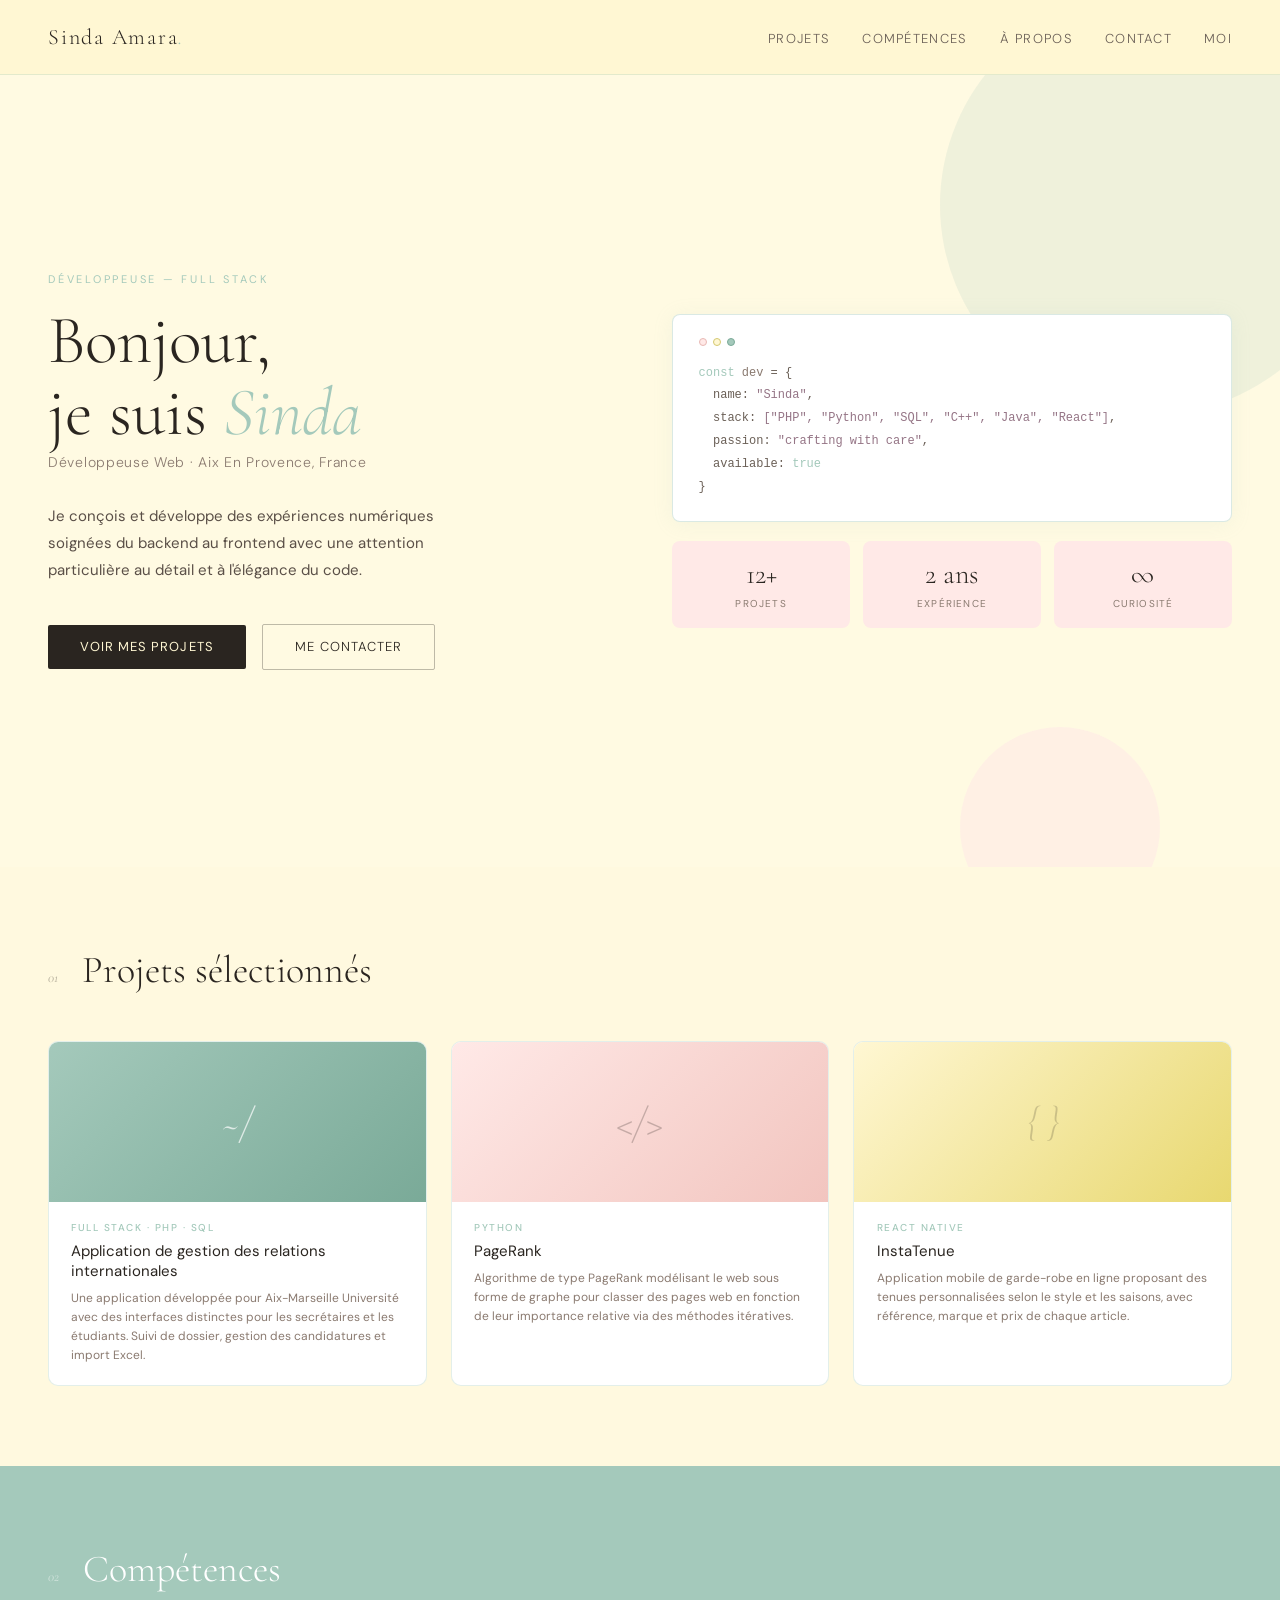
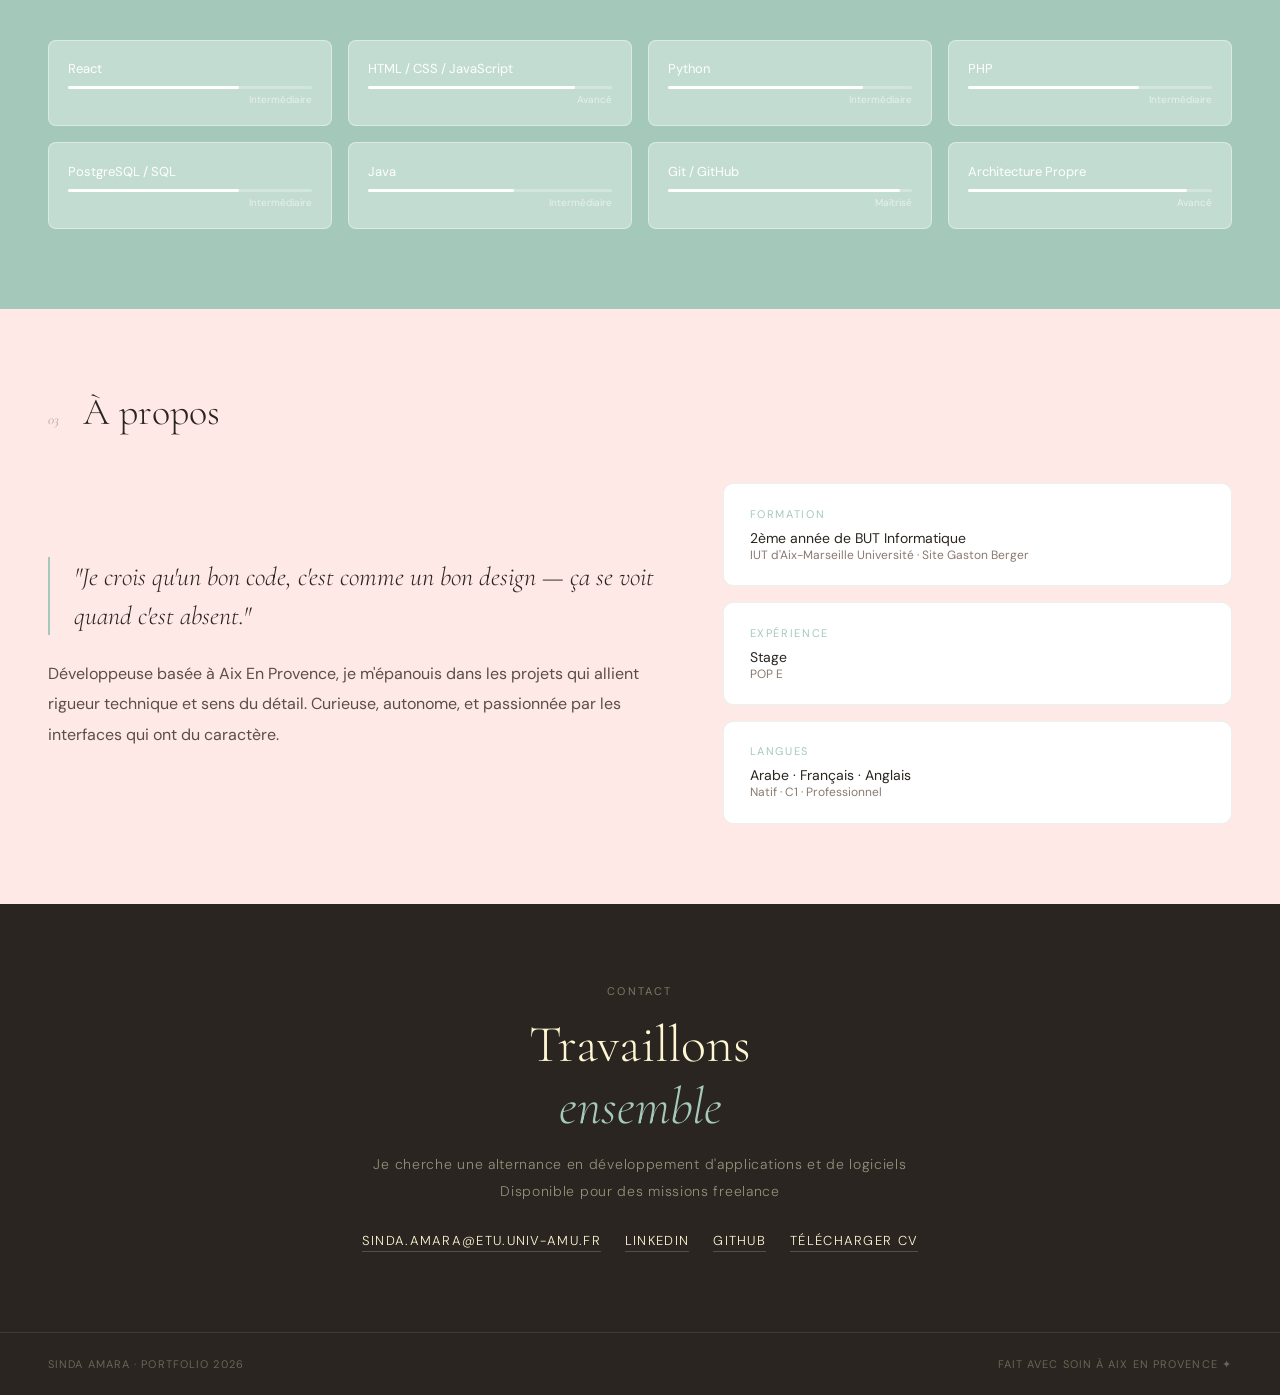
==== index.html @ 784da8a8 "creation de mon portfolio" ====
<!DOCTYPE html>
<html lang="fr">
<head>
  <meta charset="UTF-8" />
  <meta name="viewport" content="width=device-width, initial-scale=1.0" />
  <title>Portfolio — Sinda Amara</title>
  <link href="https://fonts.googleapis.com/css2?family=Cormorant+Garamond:ital,wght@0,300;0,400;1,300;1,400&family=DM+Sans:wght@300;400;500&display=swap" rel="stylesheet" />
  <link rel="stylesheet" href="style.css" />
</head>
<body>

  <!-- NAV -->
  <nav>
    <span class="nav-logo">Sinda Amara<em>.</em></span>
    <ul class="nav-links">
      <li><a href="#projets">Projets</a></li>
      <li><a href="#competences">Compétences</a></li>
      <li><a href="#apropos">À propos</a></li>
      <li><a href="#contact">Contact</a></li>
      <li><a href="moi.html">Moi</a></li>
    </ul>
  </nav>

  <!-- HERO -->
  <section class="hero">
    <div class="hero-text">
      <p class="hero-eyebrow">Développeuse — Full Stack</p>
      <h1 class="hero-name">Bonjour,<br>je suis <em>Sinda</em></h1>
      <p class="hero-title">Développeuse Web · Aix En Provence, France</p>
      <p class="hero-desc">Je conçois et développe des expériences numériques soignées du backend au frontend avec une attention particulière au détail et à l'élégance du code.</p>
      <div class="hero-cta">
        <button class="btn-primary" onclick="document.getElementById('projets').scrollIntoView({behavior:'smooth'})">Voir mes projets</button>
        <button class="btn-ghost" onclick="document.getElementById('contact').scrollIntoView({behavior:'smooth'})">Me contacter</button>
      </div>
    </div>
    <div class="hero-visual">
      <div class="code-card">
        <div class="code-card-header">
          <div class="dot dot-r"></div>
          <div class="dot dot-y"></div>
          <div class="dot dot-g"></div>
        </div>
        <div class="code-line"><span class="kw">const</span> <span class="fn">dev</span> = {</div>
        <div class="code-line">&nbsp;&nbsp;name: <span class="str">"Sinda"</span>,</div>
        <div class="code-line">&nbsp;&nbsp;stack: <span class="str">["PHP", "Python", "SQL", "C++", "Java", "React"]</span>,</div>
        <div class="code-line">&nbsp;&nbsp;passion: <span class="str">"crafting with care"</span>,</div>
        <div class="code-line">&nbsp;&nbsp;available: <span class="kw">true</span></div>
        <div class="code-line">}</div>
      </div>
      <div class="stat-row">
        <div class="stat-card">
          <span class="stat-number">12+</span>
          <span class="stat-label">Projets</span>
        </div>
        <div class="stat-card">
          <span class="stat-number">2 ans</span>
          <span class="stat-label">Expérience</span>
        </div>
        <div class="stat-card">
          <span class="stat-number">∞</span>
          <span class="stat-label">Curiosité</span>
        </div>
      </div>
    </div>
  </section>

  <!-- PROJETS -->
  <section class="section section-cream" id="projets">
    <div class="section-header">
      <span class="section-num">01</span>
      <h2 class="section-title">Projets sélectionnés</h2>
    </div>
    <div class="projects-grid">

      <div class="project-card">
        <div class="project-thumb thumb-1">~/</div>
        <div class="project-info">
          <p class="project-tag">Full Stack · PHP · SQL</p>
          <p class="project-name">Application de gestion des relations internationales</p>
          <p class="project-desc">Une application développée pour Aix-Marseille Université avec des interfaces distinctes pour les secrétaires et les étudiants. Suivi de dossier, gestion des candidatures et import Excel.</p>
        </div>
      </div>

      <div class="project-card">
        <div class="project-thumb thumb-2">&lt;/&gt;</div>
        <div class="project-info">
          <p class="project-tag">Python</p>
          <p class="project-name">PageRank</p>
          <p class="project-desc">Algorithme de type PageRank modélisant le web sous forme de graphe pour classer des pages web en fonction de leur importance relative via des méthodes itératives.</p>
        </div>
      </div>

      <div class="project-card">
        <div class="project-thumb thumb-3">{ }</div>
        <div class="project-info">
          <p class="project-tag">React Native</p>
          <p class="project-name">InstaTenue</p>
          <p class="project-desc">Application mobile de garde-robe en ligne proposant des tenues personnalisées selon le style et les saisons, avec référence, marque et prix de chaque article.</p>
        </div>
      </div>

    </div>
  </section>

  <!-- COMPÉTENCES -->
  <section class="section section-mint" id="competences">
    <div class="section-header">
      <span class="section-num">02</span>
      <h2 class="section-title">Compétences</h2>
    </div>
    <div class="skills-grid">
      <div class="skill-item">
        <p class="skill-name">React</p>
        <div class="skill-bar-bg"><div class="skill-bar" style="width:70%"></div></div>
        <p class="skill-level">Intermédiaire</p>
      </div>
      <div class="skill-item">
        <p class="skill-name">HTML / CSS / JavaScript</p>
        <div class="skill-bar-bg"><div class="skill-bar" style="width:85%"></div></div>
        <p class="skill-level">Avancé</p>
      </div>
      <div class="skill-item">
        <p class="skill-name">Python</p>
        <div class="skill-bar-bg"><div class="skill-bar" style="width:80%"></div></div>
        <p class="skill-level">Intermédiaire</p>
      </div>
      <div class="skill-item">
        <p class="skill-name">PHP</p>
        <div class="skill-bar-bg"><div class="skill-bar" style="width:70%"></div></div>
        <p class="skill-level">Intermédiaire</p>
      </div>
      <div class="skill-item">
        <p class="skill-name">PostgreSQL / SQL</p>
        <div class="skill-bar-bg"><div class="skill-bar" style="width:70%"></div></div>
        <p class="skill-level">Intermédiaire</p>
      </div>
      <div class="skill-item">
        <p class="skill-name">Java</p>
        <div class="skill-bar-bg"><div class="skill-bar" style="width:60%"></div></div>
        <p class="skill-level">Intermédiaire</p>
      </div>
      <div class="skill-item">
        <p class="skill-name">Git / GitHub</p>
        <div class="skill-bar-bg"><div class="skill-bar" style="width:95%"></div></div>
        <p class="skill-level">Maîtrisé</p>
      </div>
      <div class="skill-item">
        <p class="skill-name">Architecture Propre</p>
        <div class="skill-bar-bg"><div class="skill-bar" style="width:90%"></div></div>
        <p class="skill-level">Avancé</p>
      </div>
    </div>
  </section>

  <!-- À PROPOS -->
  <section class="section section-blush" id="apropos">
    <div class="section-header">
      <span class="section-num">03</span>
      <h2 class="section-title">À propos</h2>
    </div>
    <div class="about-grid">
      <div>
        <p class="about-quote">"Je crois qu'un bon code, c'est comme un bon design — ça se voit quand c'est absent."</p>
        <p class="about-text">Développeuse basée à Aix En Provence, je m'épanouis dans les projets qui allient rigueur technique et sens du détail. Curieuse, autonome, et passionnée par les interfaces qui ont du caractère.</p>
      </div>
      <div class="info-cards">
        <div class="info-card">
          <p class="info-card-label">Formation</p>
          <p class="info-card-title">2ème année de BUT Informatique</p>
          <p class="info-card-sub">IUT d'Aix-Marseille Université · Site Gaston Berger</p>
        </div>
        <div class="info-card">
          <p class="info-card-label">Expérience</p>
          <p class="info-card-title">Stage</p>
          <p class="info-card-sub">POP E</p>
        </div>
        <div class="info-card">
          <p class="info-card-label">Langues</p>
          <p class="info-card-title">Arabe · Français · Anglais</p>
          <p class="info-card-sub">Natif · C1 · Professionnel</p>
        </div>
      </div>
    </div>
  </section>

  <!-- CONTACT -->
  <section class="contact-section" id="contact">
    <p class="contact-eyebrow">Contact</p>
    <h2 class="contact-title">Travaillons<br><em>ensemble</em></h2>    
    <p class="contact-sub">Je cherche une alternance en développement d'applications et de logiciels</p>
    <p class="contact-sub">Disponible pour des missions freelance </p>
    <div class="contact-links">
      <a class="contact-link" href="mailto:votre@email.com">sinda.amara@etu.univ-amu.fr</a>
      <a class="contact-link" href="https://www.linkedin.com/in/sinda-amara-1ab328324/" target="_blank">LinkedIn</a>
      <a class="contact-link" href="https://github.com/sindaAmara" target="_blank">GitHub</a>
      <a class="contact-link" href="cv.pdf" target="_blank">Télécharger CV</a>
    </div>
  </section>

  <footer>
    <span>Sinda Amara · Portfolio 2026</span>
    <span>Fait avec soin à Aix En Provence ✦</span>
  </footer>

</body>
</html>
---- style.css ----
* { box-sizing: border-box; margin: 0; padding: 0; }

body {
  font-family: 'DM Sans', sans-serif;
  background: #fffae2;
  color: #2a2520;
}

nav {
  display: flex;
  justify-content: space-between;
  align-items: center;
  padding: 1.5rem 3rem;
  background: #FFF7D3;
  border-bottom: 1px solid rgba(164,201,187,0.3);
  position: sticky;
  top: 0;
  z-index: 10;
}

.nav-logo {
  font-family: 'Cormorant Garamond', serif;
  font-size: 22px;
  font-weight: 300;
  letter-spacing: 0.08em;
  color: #2a2520;
}

.nav-logo em { font-style: italic; color: #A4C9BB; }

.nav-links {
  display: flex;
  gap: 2rem;
  list-style: none;
}

.nav-links a {
  font-size: 13px;
  font-weight: 300;
  letter-spacing: 0.1em;
  text-decoration: none;
  color: #6b6057;
  text-transform: uppercase;
  transition: color 0.2s;
}

.nav-links a:hover { color: #2a2520; }

/* ── HERO ── */
.hero {
  display: grid;
  grid-template-columns: 1fr 1fr;
  min-height: 88vh;
  padding: 0 3rem;
  align-items: center;
  gap: 4rem;
  position: relative;
  overflow: hidden;
}

.hero::before {
  content: '';
  position: absolute;
  right: -80px; top: -80px;
  width: 420px; height: 420px;
  background: #A4C9BB;
  border-radius: 50%;
  opacity: 0.18;
}

.hero::after {
  content: '';
  position: absolute;
  right: 120px; bottom: -60px;
  width: 200px; height: 200px;
  background: #FFE9E7;
  border-radius: 50%;
  opacity: 0.6;
}

.hero-text { position: relative; z-index: 1; }

.hero-eyebrow {
  font-size: 11px;
  letter-spacing: 0.25em;
  text-transform: uppercase;
  color: #A4C9BB;
  margin-bottom: 1.2rem;
  font-weight: 400;
}

.hero-name {
  font-family: 'Cormorant Garamond', serif;
  font-size: 68px;
  font-weight: 300;
  line-height: 1.05;
  color: #2a2520;
  margin-bottom: 0.3rem;
}

.hero-name em { font-style: italic; color: #A4C9BB; }

.hero-title {
  font-size: 14px;
  font-weight: 300;
  color: #8a7a70;
  letter-spacing: 0.05em;
  margin-bottom: 2rem;
}

.hero-desc {
  font-size: 15px;
  line-height: 1.8;
  color: #5a4f47;
  max-width: 400px;
  margin-bottom: 2.5rem;
}

.hero-cta { display: flex; gap: 1rem; align-items: center; }

.btn-primary {
  background: #2a2520;
  color: #FFF7D3;
  border: none;
  padding: 0.85rem 2rem;
  font-family: 'DM Sans', sans-serif;
  font-size: 13px;
  letter-spacing: 0.08em;
  cursor: pointer;
  border-radius: 2px;
  text-transform: uppercase;
  font-weight: 400;
  transition: opacity 0.2s;
}
.btn-primary:hover { opacity: 0.8; }

.btn-ghost {
  background: transparent;
  color: #2a2520;
  border: 1px solid rgba(42,37,32,0.3);
  padding: 0.85rem 2rem;
  font-family: 'DM Sans', sans-serif;
  font-size: 13px;
  letter-spacing: 0.08em;
  cursor: pointer;
  border-radius: 2px;
  text-transform: uppercase;
  font-weight: 300;
  transition: background 0.2s;
}
.btn-ghost:hover { background: rgba(42,37,32,0.05); }

/* ── HERO VISUAL ── */
.hero-visual {
  display: flex;
  flex-direction: column;
  gap: 1.2rem;
  position: relative;
  z-index: 1;
}

.code-card {
  background: #fff;
  border: 1px solid rgba(164,201,187,0.4);
  border-radius: 8px;
  padding: 1.4rem 1.6rem;
  box-shadow: 0 2px 20px rgba(164,201,187,0.12);
}

.code-card-header {
  display: flex;
  align-items: center;
  gap: 6px;
  margin-bottom: 1rem;
}

.dot { width: 8px; height: 8px; border-radius: 50%; }
.dot-r { background: #FFE9E7; border: 1px solid #e8b8b4; }
.dot-y { background: #FFF7D3; border: 1px solid #d4c870; }
.dot-g { background: #A4C9BB; border: 1px solid #7aaa98; }

.code-line {
  font-family: 'Courier New', monospace;
  font-size: 12px;
  line-height: 1.9;
  color: #6b6057;
}
.code-line .kw  { color: #A4C9BB; }
.code-line .str { color: #957586; }
.code-line .fn  { color: #8a7a70; }

.stat-row {
  display: grid;
  grid-template-columns: repeat(3, 1fr);
  gap: 0.8rem;
}

.stat-card {
  background: #FFE9E7;
  border-radius: 8px;
  padding: 1rem;
  text-align: center;
}

.stat-number {
  font-family: 'Cormorant Garamond', serif;
  font-size: 28px;
  font-weight: 300;
  color: #2a2520;
  display: block;
}

.stat-label {
  font-size: 10px;
  text-transform: uppercase;
  letter-spacing: 0.12em;
  color: #8a7a70;
  margin-top: 2px;
}

/* ── SECTIONS ── */
.section { padding: 5rem 3rem; }
.section-cream { background: #fff9df; }
.section-mint  { background: #A4C9BB; }
.section-blush { background: #FFE9E7; }

.section-header {
  display: flex;
  align-items: baseline;
  gap: 1.5rem;
  margin-bottom: 3rem;
}

.section-num {
  font-family: 'Cormorant Garamond', serif;
  font-size: 14px;
  color: rgba(42,37,32,0.35);
  font-style: italic;
}

.section-title {
  font-family: 'Cormorant Garamond', serif;
  font-size: 38px;
  font-weight: 300;
  color: #2a2520;
}

.section-mint .section-title { color: #fff; }
.section-mint .section-num   { color: rgba(255,255,255,0.5); }

/* ── PROJECTS ── */
.projects-grid {
  display: grid;
  grid-template-columns: repeat(3, 1fr);
  gap: 1.5rem;
}

.project-card {
  background: #fff;
  border-radius: 10px;
  overflow: hidden;
  border: 1px solid rgba(164,201,187,0.3);
  transition: transform 0.25s, box-shadow 0.25s;
}
.project-card:hover {
  transform: translateY(-4px);
  box-shadow: 0 8px 30px rgba(164,201,187,0.2);
}

.project-thumb {
  height: 160px;
  display: flex;
  align-items: center;
  justify-content: center;
  font-family: 'Cormorant Garamond', serif;
  font-size: 42px;
  font-weight: 300;
  font-style: italic;
}

.thumb-1 { background: linear-gradient(135deg, #A4C9BB 0%, #7aaa98 100%); color: rgba(255,255,255,0.7); }
.thumb-2 { background: linear-gradient(135deg, #FFE9E7 0%, #f2c5bf 100%); color: rgba(42,37,32,0.25); }
.thumb-3 { background: linear-gradient(135deg, #FFF7D3 0%, #e8d870 100%); color: rgba(42,37,32,0.2); }

.project-info { padding: 1.2rem 1.4rem; }

.project-tag {
  font-size: 10px;
  text-transform: uppercase;
  letter-spacing: 0.15em;
  color: #A4C9BB;
  font-weight: 500;
  margin-bottom: 0.4rem;
}

.project-name {
  font-size: 15px;
  font-weight: 400;
  color: #2a2520;
  margin-bottom: 0.5rem;
}

.project-desc {
  font-size: 12px;
  color: #8a7a70;
  line-height: 1.6;
}

/* ── SKILLS ── */
.skills-grid {
  display: grid;
  grid-template-columns: repeat(4, 1fr);
  gap: 1rem;
}

.skill-item {
  background: rgba(255,255,255,0.35);
  border: 1px solid rgba(255,255,255,0.4);
  border-radius: 8px;
  padding: 1.2rem;
}

.skill-name {
  font-size: 13px;
  font-weight: 400;
  color: #fff;
  margin-bottom: 0.6rem;
}

.skill-bar-bg {
  height: 3px;
  background: rgba(255,255,255,0.25);
  border-radius: 2px;
}

.skill-bar {
  height: 3px;
  background: #fff;
  border-radius: 2px;
}

.skill-level {
  font-size: 10px;
  color: rgba(255,255,255,0.6);
  margin-top: 4px;
  text-align: right;
}

/* ── ABOUT ── */
.about-grid {
  display: grid;
  grid-template-columns: 1.2fr 1fr;
  gap: 4rem;
  align-items: center;
}

.about-quote {
  font-family: 'Cormorant Garamond', serif;
  font-size: 26px;
  font-style: italic;
  font-weight: 300;
  color: #2a2520;
  line-height: 1.5;
  margin-bottom: 1.5rem;
  padding-left: 1.5rem;
  border-left: 2px solid #A4C9BB;
}

.about-text {
  font-size: 16px;
  line-height: 1.9;
  color: #5a4f47;
}

.info-card {
  background: #fff;
  border-radius: 10px;
  padding: 1.4rem 1.6rem;
  border: 1px solid rgba(164,201,187,0.25);
}

.info-card-label {
  font-size: 11px;
  text-transform: uppercase;
  letter-spacing: 0.15em;
  color: #A4C9BB;
  margin-bottom: 0.5rem;
}

.info-card-title {
  font-size: 14px;
  font-weight: 400;
  color: #2a2520;
}

.info-card-sub {
  font-size: 12px;
  color: #8a7a70;
}

/* ── CONTACT ── */
.contact-section {
  padding: 5rem 3rem;
  background: #2a2520;
  text-align: center;
}

.contact-eyebrow {
  font-size: 11px;
  letter-spacing: 0.2em;
  text-transform: uppercase;
  color: rgba(255,247,211,0.4);
  margin-bottom: 1rem;
}

.contact-title {
  font-family: 'Cormorant Garamond', serif;
  font-size: 52px;
  font-weight: 300;
  color: #FFF7D3;
  margin-bottom: 1rem;
  line-height: 1.2;
}

.contact-title em { color: #A4C9BB; font-style: italic; }

.contact-sub {
  color: rgba(255,247,211,0.5);
  font-size: 14px;
  font-weight: 300;
  margin-bottom: 0.6rem;
  letter-spacing: 0.05em;
}

.contact-links {
  display: flex;
  justify-content: center;
  gap: 1.5rem;
  flex-wrap: wrap;
  margin-top: 2rem;
}

.contact-link {
  color: #FFF7D3;
  text-decoration: none;
  font-size: 13px;
  letter-spacing: 0.1em;
  text-transform: uppercase;
  border-bottom: 1px solid rgba(255,247,211,0.2);
  padding-bottom: 2px;
  font-weight: 300;
  transition: border-color 0.2s;
}
.contact-link:hover { border-color: rgba(255,247,211,0.6); }

footer {
  background: #2a2520;
  padding: 1.5rem 3rem;
  display: flex;
  justify-content: space-between;
  align-items: center;
  border-top: 1px solid rgba(255,247,211,0.1);
}

footer span {
  font-size: 11px;
  color: rgba(255,247,211,0.3);
  letter-spacing: 0.1em;
  text-transform: uppercase;
}

/* ── RESPONSIVE ── */
@media (max-width: 900px) {
  .hero, .about-grid {
    grid-template-columns: 1fr;
    padding: 3rem 1.5rem;
    gap: 2rem;
  }
  .hero { min-height: unset; padding-top: 3rem; padding-bottom: 3rem; }
  .hero-name { font-size: 46px; }
  .projects-grid { grid-template-columns: 1fr; }
  .skills-grid { grid-template-columns: repeat(2, 1fr); }
  nav { padding: 1rem 1.5rem; }
  .nav-links { gap: 1rem; }
  .section { padding: 3rem 1.5rem; }
  .contact-title { font-size: 36px; }
  footer { flex-direction: column; gap: 0.5rem; text-align: center; }
}

/* ── INFO CARDS STACK ── */
.info-cards {
  display: flex;
  flex-direction: column;
  gap: 1rem;
}
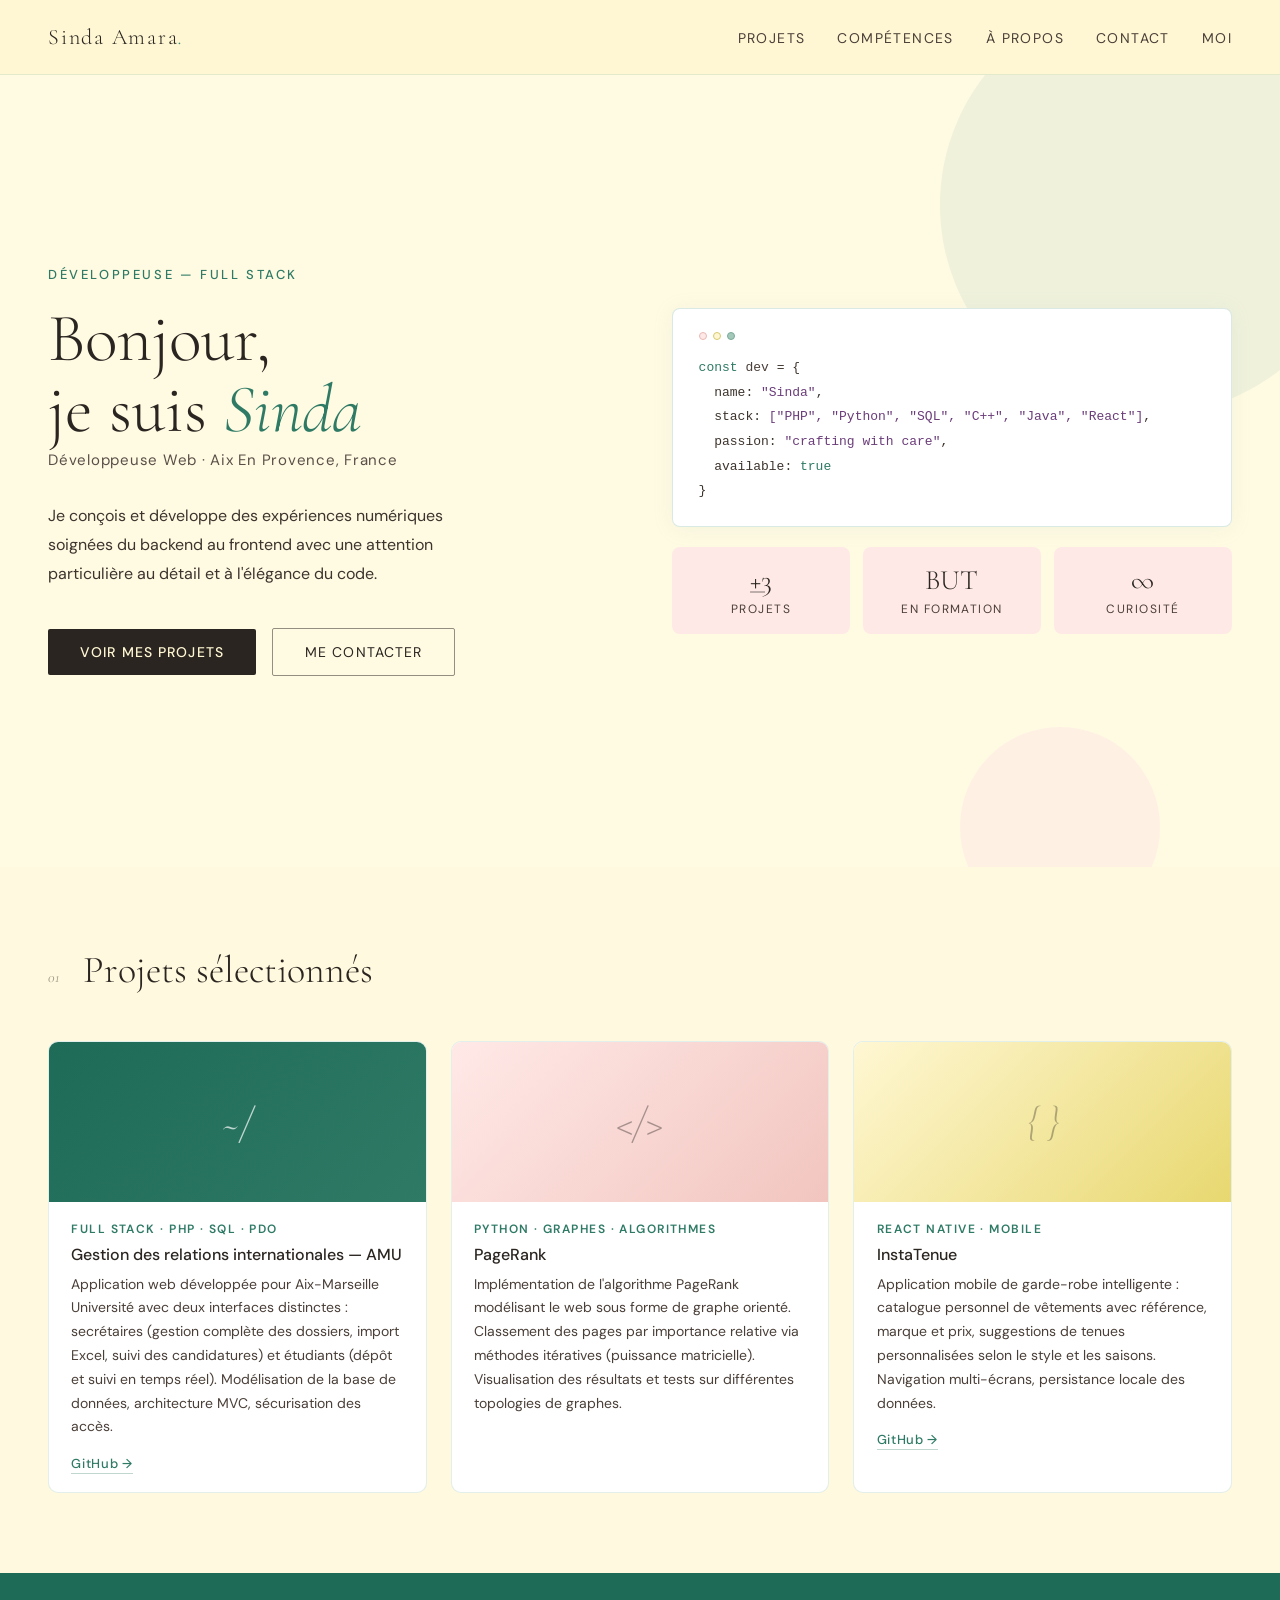
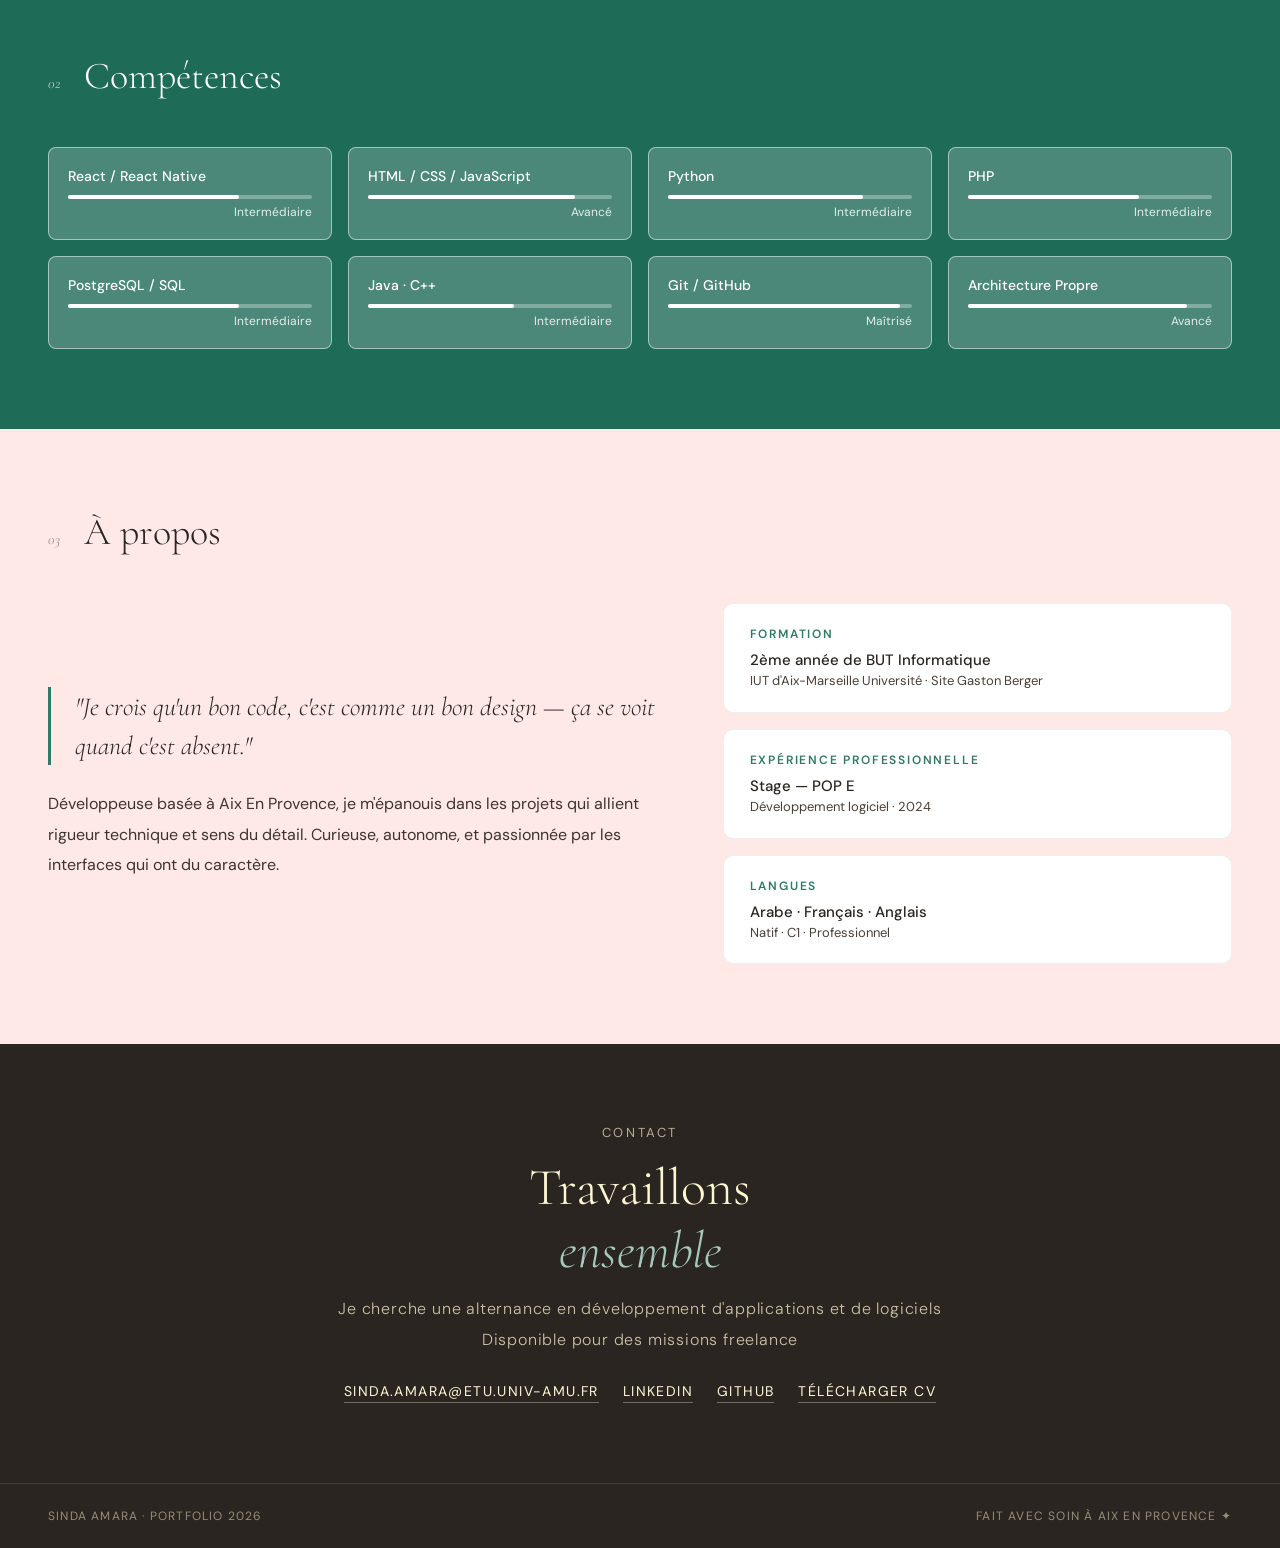
==== commit e59a8cca: "ajout du bon cv" ====
--- a/index.html
+++ b/index.html
@@ -19,6 +19,11 @@
       <li><a href="#contact">Contact</a></li>
       <li><a href="moi.html">Moi</a></li>
     </ul>
+    <button class="burger" id="burger" aria-label="Menu">
+      <span></span>
+      <span></span>
+      <span></span>
+    </button>
   </nav>
 
   <!-- HERO -->
@@ -48,13 +53,15 @@
         <div class="code-line">}</div>
       </div>
       <div class="stat-row">
+        <!-- Lien cliquable vers la section projets -->
+        <a href="#projets" class="stat-card stat-card-link" title="Voir tous les projets">
+          <span class="stat-number">+3</span>
+          <span class="stat-label">Projets</span>
+        </a>
         <div class="stat-card">
-          <span class="stat-number">12+</span>
-          <span class="stat-label">Projets</span>
-        </div>
-        <div class="stat-card">
-          <span class="stat-number">2 ans</span>
-          <span class="stat-label">Expérience</span>
+          <!-- Remplacé "2 ans d'expérience" par quelque chose d'honnête -->
+          <span class="stat-number">BUT</span>
+          <span class="stat-label">En formation</span>
         </div>
         <div class="stat-card">
           <span class="stat-number">∞</span>
@@ -75,30 +82,38 @@
       <div class="project-card">
         <div class="project-thumb thumb-1">~/</div>
         <div class="project-info">
-          <p class="project-tag">Full Stack · PHP · SQL</p>
-          <p class="project-name">Application de gestion des relations internationales</p>
-          <p class="project-desc">Une application développée pour Aix-Marseille Université avec des interfaces distinctes pour les secrétaires et les étudiants. Suivi de dossier, gestion des candidatures et import Excel.</p>
+          <p class="project-tag">Full Stack · PHP · SQL · PDO</p>
+          <p class="project-name">Gestion des relations internationales — AMU</p>
+          <p class="project-desc">Application web développée pour Aix-Marseille Université avec deux interfaces distinctes : secrétaires (gestion complète des dossiers, import Excel, suivi des candidatures) et étudiants (dépôt et suivi en temps réel). Modélisation de la base de données, architecture MVC, sécurisation des accès.</p>
+          <div class="project-links">
+            <a class="project-link" href="https://github.com/adam-KUROPATWA-BUTTE/SAE_GROUPE14_RI" target="_blank">GitHub →</a>
+          </div>
         </div>
       </div>
 
       <div class="project-card">
         <div class="project-thumb thumb-2">&lt;/&gt;</div>
         <div class="project-info">
-          <p class="project-tag">Python</p>
+          <p class="project-tag">Python · Graphes · Algorithmes</p>
           <p class="project-name">PageRank</p>
-          <p class="project-desc">Algorithme de type PageRank modélisant le web sous forme de graphe pour classer des pages web en fonction de leur importance relative via des méthodes itératives.</p>
+          <p class="project-desc">Implémentation de l'algorithme PageRank modélisant le web sous forme de graphe orienté. Classement des pages par importance relative via méthodes itératives (puissance matricielle). Visualisation des résultats et tests sur différentes topologies de graphes.</p>
+         
         </div>
       </div>
 
       <div class="project-card">
         <div class="project-thumb thumb-3">{ }</div>
         <div class="project-info">
-          <p class="project-tag">React Native</p>
+          <p class="project-tag">React Native · Mobile</p>
           <p class="project-name">InstaTenue</p>
-          <p class="project-desc">Application mobile de garde-robe en ligne proposant des tenues personnalisées selon le style et les saisons, avec référence, marque et prix de chaque article.</p>
-        </div>
-      </div>
-
+          <p class="project-desc">Application mobile de garde-robe intelligente : catalogue personnel de vêtements avec référence, marque et prix, suggestions de tenues personnalisées selon le style et les saisons. Navigation multi-écrans, persistance locale des données.</p>
+          <div class="project-links">
+            <a class="project-link" href="https://github.com/sindaAmara/InstaTenue_projet" target="_blank">GitHub →</a>
+          </div>
+        </div>
+      </div>
+
+      
     </div>
   </section>
 
@@ -110,7 +125,7 @@
     </div>
     <div class="skills-grid">
       <div class="skill-item">
-        <p class="skill-name">React</p>
+        <p class="skill-name">React / React Native</p>
         <div class="skill-bar-bg"><div class="skill-bar" style="width:70%"></div></div>
         <p class="skill-level">Intermédiaire</p>
       </div>
@@ -135,7 +150,7 @@
         <p class="skill-level">Intermédiaire</p>
       </div>
       <div class="skill-item">
-        <p class="skill-name">Java</p>
+        <p class="skill-name">Java · C++</p>
         <div class="skill-bar-bg"><div class="skill-bar" style="width:60%"></div></div>
         <p class="skill-level">Intermédiaire</p>
       </div>
@@ -170,9 +185,9 @@
           <p class="info-card-sub">IUT d'Aix-Marseille Université · Site Gaston Berger</p>
         </div>
         <div class="info-card">
-          <p class="info-card-label">Expérience</p>
-          <p class="info-card-title">Stage</p>
-          <p class="info-card-sub">POP E</p>
+          <p class="info-card-label">Expérience professionnelle</p>
+          <p class="info-card-title">Stage — POP E</p>
+          <p class="info-card-sub">Développement logiciel · 2024</p>
         </div>
         <div class="info-card">
           <p class="info-card-label">Langues</p>
@@ -188,9 +203,9 @@
     <p class="contact-eyebrow">Contact</p>
     <h2 class="contact-title">Travaillons<br><em>ensemble</em></h2>    
     <p class="contact-sub">Je cherche une alternance en développement d'applications et de logiciels</p>
-    <p class="contact-sub">Disponible pour des missions freelance </p>
+    <p class="contact-sub">Disponible pour des missions freelance</p>
     <div class="contact-links">
-      <a class="contact-link" href="mailto:votre@email.com">sinda.amara@etu.univ-amu.fr</a>
+      <a class="contact-link" href="mailto:sinda.amara@etu.univ-amu.fr">sinda.amara@etu.univ-amu.fr</a>
       <a class="contact-link" href="https://www.linkedin.com/in/sinda-amara-1ab328324/" target="_blank">LinkedIn</a>
       <a class="contact-link" href="https://github.com/sindaAmara" target="_blank">GitHub</a>
       <a class="contact-link" href="cv.pdf" target="_blank">Télécharger CV</a>
@@ -202,5 +217,20 @@
     <span>Fait avec soin à Aix En Provence ✦</span>
   </footer>
 
+  <script>
+  const burger = document.getElementById('burger');
+  const navLinks = document.querySelector('.nav-links');
+  burger.addEventListener('click', () => {
+    burger.classList.toggle('open');
+    navLinks.classList.toggle('open');
+  });
+  navLinks.querySelectorAll('a').forEach(a => {
+    a.addEventListener('click', () => {
+      burger.classList.remove('open');
+      navLinks.classList.remove('open');
+    });
+  });
+  </script>
+
 </body>
 </html>
--- a/style.css
+++ b/style.css
@@ -26,7 +26,7 @@
   color: #2a2520;
 }
 
-.nav-logo em { font-style: italic; color: #A4C9BB; }
+.nav-logo em { font-style: italic; color: #3a8c76; }
 
 .nav-links {
   display: flex;
@@ -35,11 +35,11 @@
 }
 
 .nav-links a {
-  font-size: 13px;
-  font-weight: 300;
+  font-size: 14px; /* was 13px */
+  font-weight: 400; /* was 300 — better readability */
   letter-spacing: 0.1em;
   text-decoration: none;
-  color: #6b6057;
+  color: #4a3f38; /* was #6b6057 — improved contrast */
   text-transform: uppercase;
   transition: color 0.2s;
 }
@@ -81,37 +81,37 @@
 .hero-text { position: relative; z-index: 1; }
 
 .hero-eyebrow {
-  font-size: 11px;
-  letter-spacing: 0.25em;
-  text-transform: uppercase;
-  color: #A4C9BB;
+  font-size: 13px; /* was 11px */
+  letter-spacing: 0.2em;
+  text-transform: uppercase;
+  color: #2e7a65; /* was #A4C9BB — much better contrast on cream */
   margin-bottom: 1.2rem;
+  font-weight: 500;
+}
+
+.hero-name {
+  font-family: 'Cormorant Garamond', serif;
+  font-size: 68px;
+  font-weight: 300;
+  line-height: 1.05;
+  color: #2a2520;
+  margin-bottom: 0.3rem;
+}
+
+.hero-name em { font-style: italic; color: #2e7a65; } /* was #A4C9BB */
+
+.hero-title {
+  font-size: 15px; /* was 14px */
   font-weight: 400;
-}
-
-.hero-name {
-  font-family: 'Cormorant Garamond', serif;
-  font-size: 68px;
-  font-weight: 300;
-  line-height: 1.05;
-  color: #2a2520;
-  margin-bottom: 0.3rem;
-}
-
-.hero-name em { font-style: italic; color: #A4C9BB; }
-
-.hero-title {
-  font-size: 14px;
-  font-weight: 300;
-  color: #8a7a70;
+  color: #5a4f47; /* was #8a7a70 */
   letter-spacing: 0.05em;
   margin-bottom: 2rem;
 }
 
 .hero-desc {
-  font-size: 15px;
+  font-size: 16px; /* was 15px */
   line-height: 1.8;
-  color: #5a4f47;
+  color: #3d342d; /* was #5a4f47 */
   max-width: 400px;
   margin-bottom: 2.5rem;
 }
@@ -124,12 +124,12 @@
   border: none;
   padding: 0.85rem 2rem;
   font-family: 'DM Sans', sans-serif;
-  font-size: 13px;
+  font-size: 14px; /* was 13px */
   letter-spacing: 0.08em;
   cursor: pointer;
   border-radius: 2px;
   text-transform: uppercase;
-  font-weight: 400;
+  font-weight: 500;
   transition: opacity 0.2s;
 }
 .btn-primary:hover { opacity: 0.8; }
@@ -137,15 +137,15 @@
 .btn-ghost {
   background: transparent;
   color: #2a2520;
-  border: 1px solid rgba(42,37,32,0.3);
+  border: 1px solid rgba(42,37,32,0.5);
   padding: 0.85rem 2rem;
   font-family: 'DM Sans', sans-serif;
-  font-size: 13px;
+  font-size: 14px; /* was 13px */
   letter-spacing: 0.08em;
   cursor: pointer;
   border-radius: 2px;
   text-transform: uppercase;
-  font-weight: 300;
+  font-weight: 400;
   transition: background 0.2s;
 }
 .btn-ghost:hover { background: rgba(42,37,32,0.05); }
@@ -181,13 +181,13 @@
 
 .code-line {
   font-family: 'Courier New', monospace;
-  font-size: 12px;
+  font-size: 13px; /* was 12px */
   line-height: 1.9;
-  color: #6b6057;
-}
-.code-line .kw  { color: #A4C9BB; }
-.code-line .str { color: #957586; }
-.code-line .fn  { color: #8a7a70; }
+  color: #3d342d; /* was #6b6057 — better contrast on white */
+}
+.code-line .kw  { color: #2e7a65; } /* was #A4C9BB — better contrast */
+.code-line .str { color: #6b3d7a; } /* was #957586 — better contrast */
+.code-line .fn  { color: #4a3f38; } /* was #8a7a70 — better contrast */
 
 .stat-row {
   display: grid;
@@ -202,6 +202,18 @@
   text-align: center;
 }
 
+/* Stat card as clickable link */
+.stat-card-link {
+  text-decoration: none;
+  display: block;
+  transition: transform 0.2s, box-shadow 0.2s;
+}
+.stat-card-link:hover {
+  transform: translateY(-2px);
+  box-shadow: 0 4px 16px rgba(42,37,32,0.12);
+}
+.stat-card-link .stat-number { text-decoration: underline; text-decoration-color: rgba(42,37,32,0.3); }
+
 .stat-number {
   font-family: 'Cormorant Garamond', serif;
   font-size: 28px;
@@ -211,18 +223,24 @@
 }
 
 .stat-label {
-  font-size: 10px;
+  font-size: 12px; /* was 10px */
   text-transform: uppercase;
   letter-spacing: 0.12em;
-  color: #8a7a70;
+  color: #4a3f38; /* was #8a7a70 */
   margin-top: 2px;
 }
 
 /* ── SECTIONS ── */
 .section { padding: 5rem 3rem; }
 .section-cream { background: #fff9df; }
-.section-mint  { background: #A4C9BB; }
+.section-mint  { background: #1e6b58; } /* was #A4C9BB — much better contrast for white text */
 .section-blush { background: #FFE9E7; }
+
+/* Fix scroll offset caused by sticky nav */
+.section,
+.contact-section {
+  scroll-margin-top: 72px;
+}
 
 .section-header {
   display: flex;
@@ -233,8 +251,8 @@
 
 .section-num {
   font-family: 'Cormorant Garamond', serif;
-  font-size: 14px;
-  color: rgba(42,37,32,0.35);
+  font-size: 15px; /* was 14px */
+  color: rgba(42,37,32,0.45);
   font-style: italic;
 }
 
@@ -246,7 +264,7 @@
 }
 
 .section-mint .section-title { color: #fff; }
-.section-mint .section-num   { color: rgba(255,255,255,0.5); }
+.section-mint .section-num   { color: rgba(255,255,255,0.65); }
 
 /* ── PROJECTS ── */
 .projects-grid {
@@ -278,33 +296,49 @@
   font-style: italic;
 }
 
-.thumb-1 { background: linear-gradient(135deg, #A4C9BB 0%, #7aaa98 100%); color: rgba(255,255,255,0.7); }
-.thumb-2 { background: linear-gradient(135deg, #FFE9E7 0%, #f2c5bf 100%); color: rgba(42,37,32,0.25); }
-.thumb-3 { background: linear-gradient(135deg, #FFF7D3 0%, #e8d870 100%); color: rgba(42,37,32,0.2); }
+.thumb-1 { background: linear-gradient(135deg, #1e6b58 0%, #2e7a65 100%); color: rgba(255,255,255,0.7); }
+.thumb-2 { background: linear-gradient(135deg, #FFE9E7 0%, #f2c5bf 100%); color: rgba(42,37,32,0.4); }
+.thumb-3 { background: linear-gradient(135deg, #FFF7D3 0%, #e8d870 100%); color: rgba(42,37,32,0.35); }
 
 .project-info { padding: 1.2rem 1.4rem; }
 
 .project-tag {
-  font-size: 10px;
-  text-transform: uppercase;
-  letter-spacing: 0.15em;
-  color: #A4C9BB;
+  font-size: 12px; /* was 10px */
+  text-transform: uppercase;
+  letter-spacing: 0.12em;
+  color: #2e7a65; /* was #A4C9BB — better contrast on white */
+  font-weight: 600;
+  margin-bottom: 0.4rem;
+}
+
+.project-name {
+  font-size: 16px; /* was 15px */
   font-weight: 500;
-  margin-bottom: 0.4rem;
-}
-
-.project-name {
-  font-size: 15px;
-  font-weight: 400;
   color: #2a2520;
   margin-bottom: 0.5rem;
 }
 
 .project-desc {
-  font-size: 12px;
-  color: #8a7a70;
-  line-height: 1.6;
-}
+  font-size: 14px; /* was 12px */
+  color: #4a3f38; /* was #8a7a70 — better contrast */
+  line-height: 1.7;
+}
+
+.project-links {
+  margin-top: 0.8rem;
+}
+
+.project-link {
+  font-size: 13px;
+  color: #2e7a65;
+  text-decoration: none;
+  font-weight: 500;
+  letter-spacing: 0.05em;
+  border-bottom: 1px solid rgba(46,122,101,0.3);
+  padding-bottom: 1px;
+  transition: border-color 0.2s;
+}
+.project-link:hover { border-color: #2e7a65; }
 
 /* ── SKILLS ── */
 .skills-grid {
@@ -314,35 +348,35 @@
 }
 
 .skill-item {
-  background: rgba(255,255,255,0.35);
-  border: 1px solid rgba(255,255,255,0.4);
+  background: rgba(255,255,255,0.2);
+  border: 1px solid rgba(255,255,255,0.5);
   border-radius: 8px;
   padding: 1.2rem;
 }
 
 .skill-name {
-  font-size: 13px;
-  font-weight: 400;
+  font-size: 14px; /* was 13px */
+  font-weight: 500;
   color: #fff;
   margin-bottom: 0.6rem;
 }
 
 .skill-bar-bg {
-  height: 3px;
-  background: rgba(255,255,255,0.25);
+  height: 4px; /* was 3px */
+  background: rgba(255,255,255,0.3);
   border-radius: 2px;
 }
 
 .skill-bar {
-  height: 3px;
+  height: 4px; /* was 3px */
   background: #fff;
   border-radius: 2px;
 }
 
 .skill-level {
-  font-size: 10px;
-  color: rgba(255,255,255,0.6);
-  margin-top: 4px;
+  font-size: 12px; /* was 10px */
+  color: rgba(255,255,255,0.85); /* was 0.6 — better contrast */
+  margin-top: 5px;
   text-align: right;
 }
 
@@ -363,13 +397,13 @@
   line-height: 1.5;
   margin-bottom: 1.5rem;
   padding-left: 1.5rem;
-  border-left: 2px solid #A4C9BB;
+  border-left: 3px solid #2e7a65;
 }
 
 .about-text {
   font-size: 16px;
   line-height: 1.9;
-  color: #5a4f47;
+  color: #3d342d; /* was #5a4f47 */
 }
 
 .info-card {
@@ -380,22 +414,24 @@
 }
 
 .info-card-label {
-  font-size: 11px;
+  font-size: 12px; /* was 11px */
   text-transform: uppercase;
   letter-spacing: 0.15em;
-  color: #A4C9BB;
+  color: #2e7a65; /* was #A4C9BB */
   margin-bottom: 0.5rem;
+  font-weight: 600;
 }
 
 .info-card-title {
-  font-size: 14px;
-  font-weight: 400;
+  font-size: 15px; /* was 14px */
+  font-weight: 500;
   color: #2a2520;
 }
 
 .info-card-sub {
-  font-size: 12px;
-  color: #8a7a70;
+  font-size: 13px; /* was 12px */
+  color: #4a3f38; /* was #8a7a70 */
+  margin-top: 2px;
 }
 
 /* ── CONTACT ── */
@@ -406,10 +442,10 @@
 }
 
 .contact-eyebrow {
-  font-size: 11px;
+  font-size: 13px; /* was 11px */
   letter-spacing: 0.2em;
   text-transform: uppercase;
-  color: rgba(255,247,211,0.4);
+  color: rgba(255,247,211,0.65); /* was 0.4 */
   margin-bottom: 1rem;
 }
 
@@ -425,8 +461,8 @@
 .contact-title em { color: #A4C9BB; font-style: italic; }
 
 .contact-sub {
-  color: rgba(255,247,211,0.5);
-  font-size: 14px;
+  color: rgba(255,247,211,0.75); /* was 0.5 — better readability */
+  font-size: 16px; /* was 14px */
   font-weight: 300;
   margin-bottom: 0.6rem;
   letter-spacing: 0.05em;
@@ -443,15 +479,15 @@
 .contact-link {
   color: #FFF7D3;
   text-decoration: none;
-  font-size: 13px;
+  font-size: 14px; /* was 13px */
   letter-spacing: 0.1em;
   text-transform: uppercase;
-  border-bottom: 1px solid rgba(255,247,211,0.2);
+  border-bottom: 1px solid rgba(255,247,211,0.35);
   padding-bottom: 2px;
-  font-weight: 300;
+  font-weight: 400;
   transition: border-color 0.2s;
 }
-.contact-link:hover { border-color: rgba(255,247,211,0.6); }
+.contact-link:hover { border-color: rgba(255,247,211,0.8); }
 
 footer {
   background: #2a2520;
@@ -463,8 +499,8 @@
 }
 
 footer span {
-  font-size: 11px;
-  color: rgba(255,247,211,0.3);
+  font-size: 12px; /* was 11px */
+  color: rgba(255,247,211,0.5); /* was 0.3 */
   letter-spacing: 0.1em;
   text-transform: uppercase;
 }
@@ -492,4 +528,61 @@
   display: flex;
   flex-direction: column;
   gap: 1rem;
+}
+
+/* ── BURGER ── */
+.burger {
+  display: none;
+  flex-direction: column;
+  justify-content: center;
+  gap: 5px;
+  background: none;
+  border: none;
+  cursor: pointer;
+  padding: 4px;
+  z-index: 20;
+}
+
+.burger span {
+  display: block;
+  width: 22px;
+  height: 1.5px;
+  background: #2a2520;
+  border-radius: 2px;
+  transition: transform 0.3s, opacity 0.3s;
+  transform-origin: center;
+}
+
+.burger.open span:nth-child(1) { transform: translateY(6.5px) rotate(45deg); }
+.burger.open span:nth-child(2) { opacity: 0; transform: scaleX(0); }
+.burger.open span:nth-child(3) { transform: translateY(-6.5px) rotate(-45deg); }
+
+@media (max-width: 900px) {
+  .burger { display: flex; }
+
+  .nav-links {
+    position: fixed;
+    top: 0; right: 0;
+    width: 100vw;
+    height: 100vh;
+    background: #FFF7D3;
+    flex-direction: column;
+    justify-content: center;
+    align-items: center;
+    gap: 2.5rem;
+    opacity: 0;
+    pointer-events: none;
+    transition: opacity 0.3s;
+    z-index: 15;
+  }
+
+  .nav-links.open {
+    opacity: 1;
+    pointer-events: all;
+  }
+
+  .nav-links a {
+    font-size: 20px;
+    letter-spacing: 0.15em;
+  }
 }
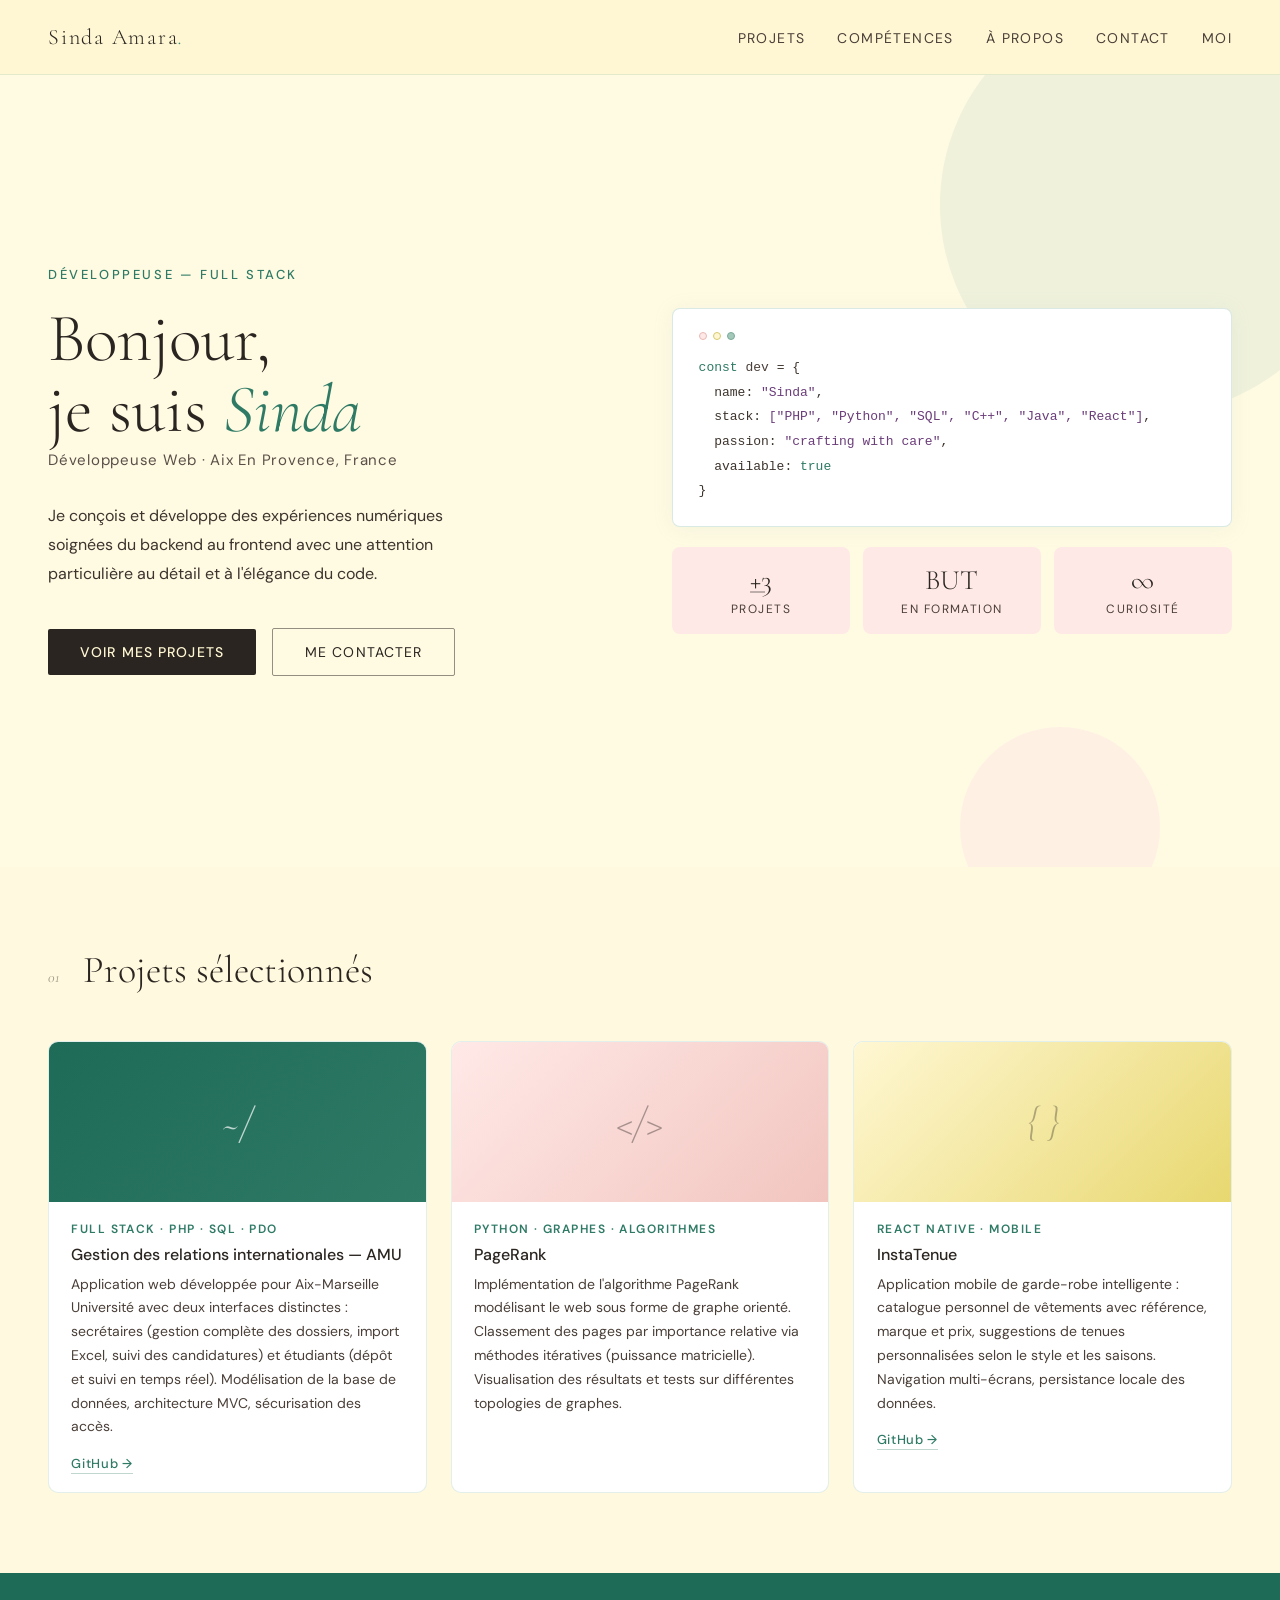
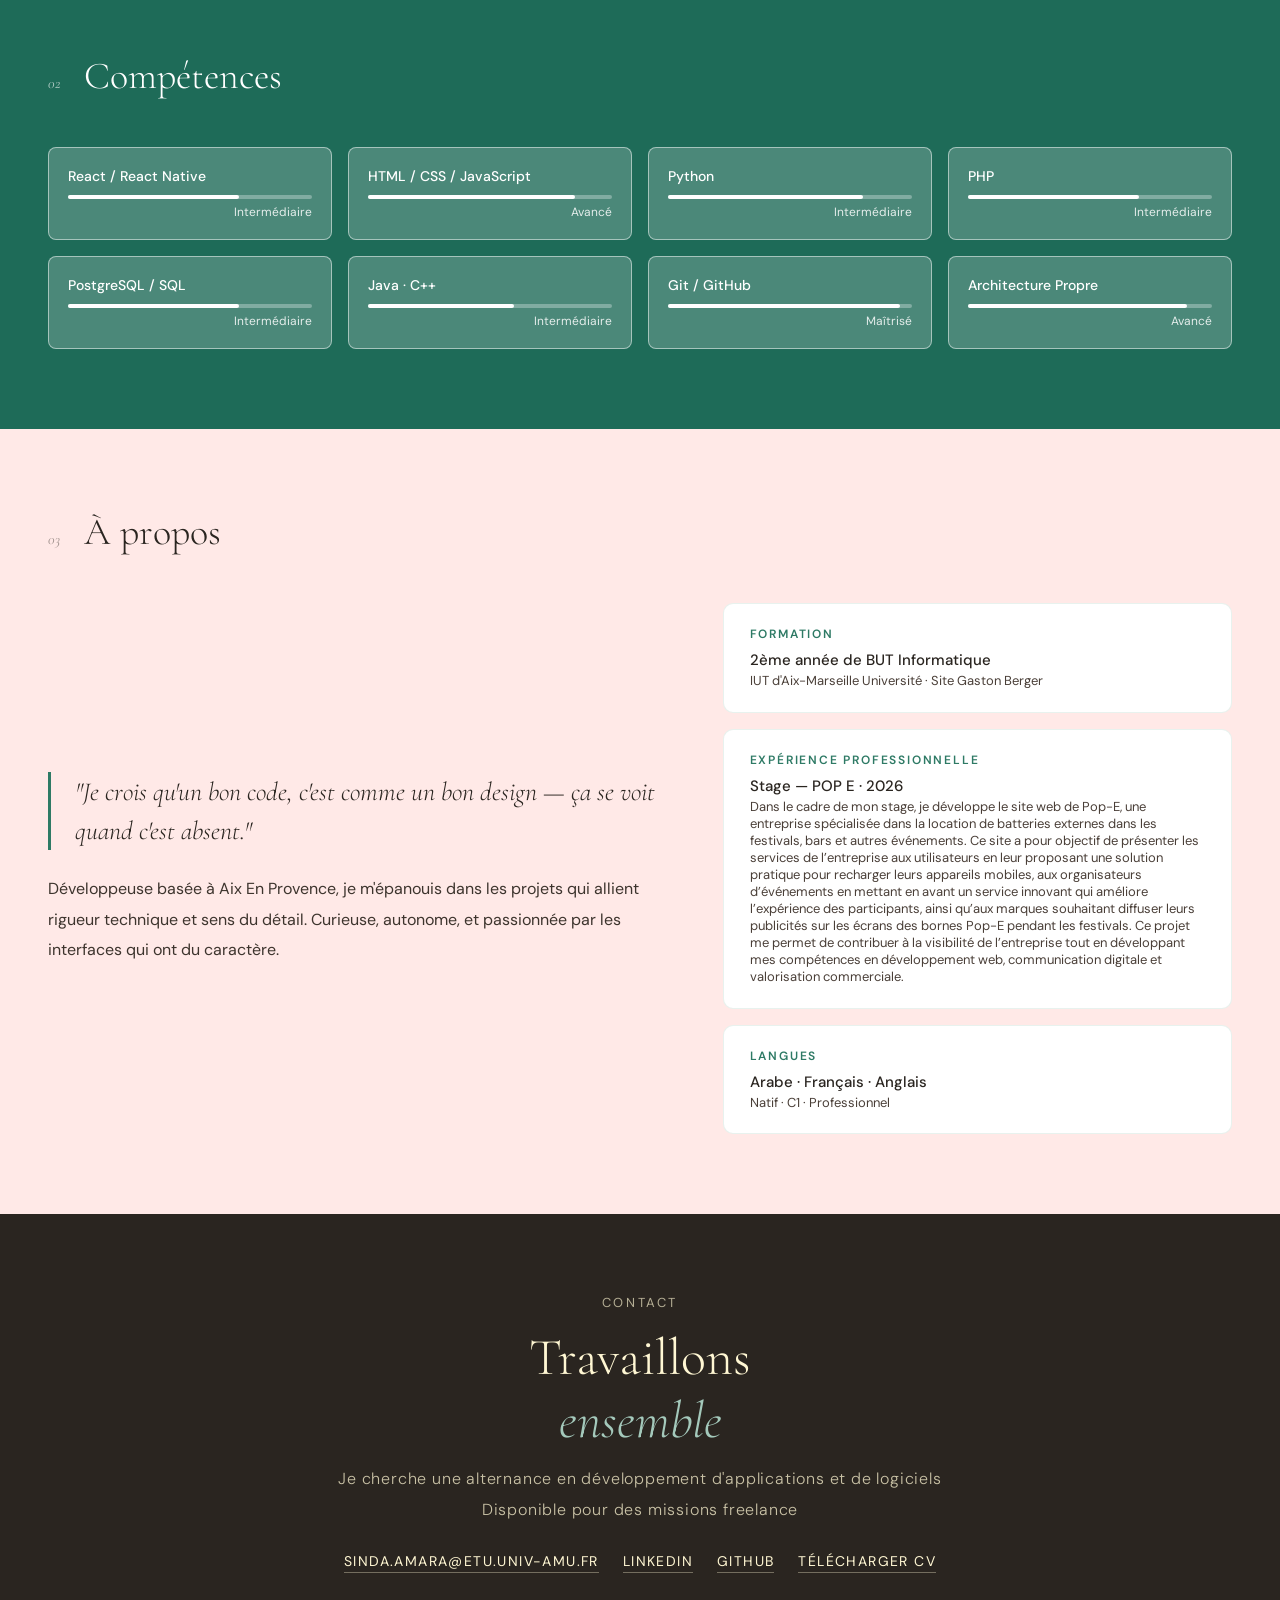
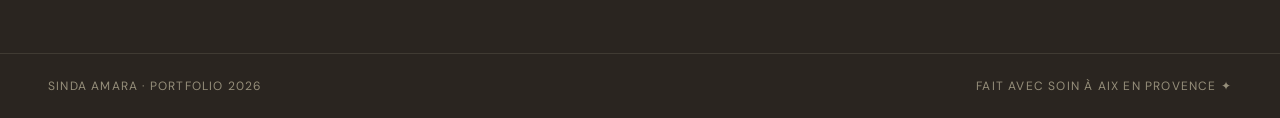
==== commit fb15b99b: "ractification sur la partie stage" ====
--- a/index.html
+++ b/index.html
@@ -186,13 +186,13 @@
         </div>
         <div class="info-card">
           <p class="info-card-label">Expérience professionnelle</p>
-          <p class="info-card-title">Stage — POP E</p>
-          <p class="info-card-sub">Développement logiciel · 2024</p>
+          <p class="info-card-title">Stage — POP E · 2026 </p>
+          <p class="info-card-sub">Dans le cadre de mon stage, je développe le site web de Pop-E, une entreprise spécialisée dans la location de batteries externes dans les festivals, bars et autres événements. Ce site a pour objectif de présenter les services de l’entreprise aux utilisateurs en leur proposant une solution pratique pour recharger leurs appareils mobiles, aux organisateurs d’événements en mettant en avant un service innovant qui améliore l’expérience des participants, ainsi qu’aux marques souhaitant diffuser leurs publicités sur les écrans des bornes Pop-E pendant les festivals. Ce projet me permet de contribuer à la visibilité de l’entreprise tout en développant mes compétences en développement web, communication digitale et valorisation commerciale.</p>
         </div>
         <div class="info-card">
           <p class="info-card-label">Langues</p>
           <p class="info-card-title">Arabe · Français · Anglais</p>
-          <p class="info-card-sub">Natif · C1 · Professionnel</p>
+          <p class="info-card-sub">Natif  · C1 · Professionnel</p>
         </div>
       </div>
     </div>
